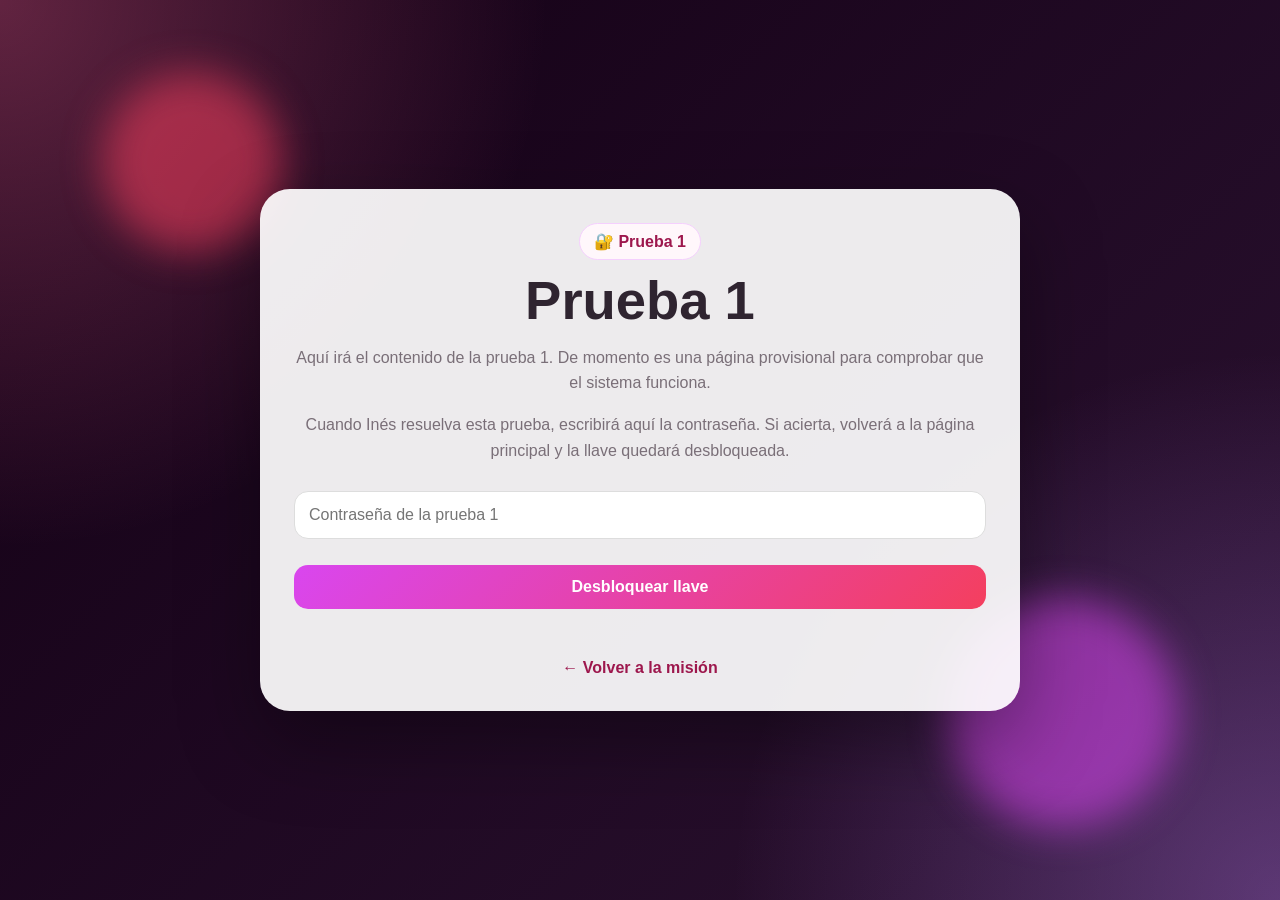
==== prueba1.html @ 78f6ffb9 "Add files via upload" ====
<!DOCTYPE html>
<html lang="es">
<head>
<meta charset="UTF-8">
<meta name="viewport" content="width=device-width, initial-scale=1.0">
<title>Prueba 1</title>
<link rel="stylesheet" href="style.css">
</head>
<body>
<div class="bg-orb orb1"></div>
<div class="bg-orb orb2"></div>
<main class="challenge-card">
    <div class="eyebrow">🔐 Prueba 1</div>
    <h1>Prueba 1</h1>
    <p>
        Aquí irá el contenido de la prueba 1. De momento es una página provisional para comprobar que el sistema funciona.
    </p>
    <p>
        Cuando Inés resuelva esta prueba, escribirá aquí la contraseña. Si acierta, volverá a la página principal y la llave quedará desbloqueada.
    </p>

    <input id="answer" placeholder="Contraseña de la prueba 1">
    <button onclick="checkChallenge(1, 'clave1')">Desbloquear llave</button>
    <div class="feedback" id="feedback"></div>

    <a class="back-link" href="index.html">← Volver a la misión</a>
</main>
<script src="challenge.js"></script>
</body>
</html>
---- style.css ----
:root{
    --bg1:#130014;
    --bg2:#2b1231;
    --card:rgba(255,255,255,.92);
    --glass:rgba(255,255,255,.12);
    --text:#2f2430;
    --muted:#7a6f78;
    --accent:#d946ef;
    --accent2:#f43f5e;
    --gold:#f8d57e;
    --ok:#16a34a;
    --locked:#d1d5db;
}
*{box-sizing:border-box}
body{
    margin:0;
    font-family: Arial, sans-serif;
    color:var(--text);
    min-height:100vh;
    background:
        radial-gradient(circle at top left, #ff6b9a55, transparent 35%),
        radial-gradient(circle at bottom right, #c084fc55, transparent 35%),
        linear-gradient(135deg,var(--bg1),var(--bg2));
    display:flex;
    justify-content:center;
    align-items:center;
    padding:25px;
    overflow-x:hidden;
}
.bg-orb{
    position:fixed;
    border-radius:50%;
    filter:blur(20px);
    opacity:.55;
    animation:float 7s ease-in-out infinite;
    pointer-events:none;
}
.orb1{width:180px;height:180px;background:#f43f5e;top:8%;left:8%}
.orb2{width:230px;height:230px;background:#d946ef;bottom:8%;right:8%;animation-delay:1.5s}
.orb3{width:130px;height:130px;background:#f8d57e;top:55%;left:4%;animation-delay:3s}
@keyframes float{0%,100%{transform:translateY(0)}50%{transform:translateY(-20px)}}
.card{
    width:100%;
    max-width:980px;
    background:var(--card);
    border:1px solid rgba(255,255,255,.65);
    border-radius:32px;
    padding:34px;
    box-shadow:0 30px 80px rgba(0,0,0,.35);
    text-align:center;
    position:relative;
    backdrop-filter:blur(14px);
}
.hero{
    padding:12px 8px 4px;
}
.eyebrow{
    display:inline-block;
    padding:8px 14px;
    border-radius:999px;
    background:#fff7fb;
    border:1px solid #f5d0fe;
    color:#9d174d;
    font-weight:bold;
    margin-bottom:12px;
}
h1{margin:0;font-size:clamp(2rem,5vw,3.4rem);line-height:1.05}
.subtitle{color:var(--muted);line-height:1.55;max-width:680px;margin:16px auto 0;font-size:1.05rem}
.countdown-panel{
    margin:26px auto 16px;
    padding:24px;
    border-radius:26px;
    background:linear-gradient(135deg,#fff,#fff7fb);
    border:1px solid #f5d0fe;
    box-shadow:0 12px 30px rgba(217,70,239,.12);
    max-width:700px;
}
.label{margin:0 0 8px;color:#9d174d;font-weight:bold;text-transform:uppercase;letter-spacing:.06em;font-size:.82rem}
.big-countdown{
    font-size:clamp(1.8rem,6vw,3.3rem);
    font-weight:900;
    margin:10px 0;
    background:linear-gradient(135deg,var(--accent),var(--accent2));
    -webkit-background-clip:text;
    color:transparent;
}
.date-label{margin:0;color:var(--muted)}
.next-box{
    margin:22px auto;
    padding:18px;
    border-radius:20px;
    background:#1f1024;
    color:white;
    max-width:560px;
    box-shadow:0 14px 35px rgba(0,0,0,.18);
}
.next-box strong{display:block;margin-bottom:8px;color:var(--gold)}
.small-countdown{font-size:1.15rem;font-weight:bold}
.progress-wrap{margin:26px 0 10px}
.progress-title{font-weight:bold;margin-bottom:12px;color:#5b214f}
.progress{
    display:flex;
    gap:12px;
    justify-content:center;
    flex-wrap:wrap;
}
.key{
    width:58px;
    height:58px;
    border-radius:20px;
    display:flex;
    align-items:center;
    justify-content:center;
    background:linear-gradient(135deg,#e5e7eb,#cbd5e1);
    color:white;
    font-size:1.5rem;
    font-weight:bold;
    box-shadow:inset 0 -5px 10px rgba(0,0,0,.12);
}
.key.done{
    background:linear-gradient(135deg,var(--accent),var(--accent2));
    box-shadow:0 12px 25px rgba(244,63,94,.28);
}
.progress-text{margin-top:10px;color:var(--muted);font-size:.95rem}
.tests{
    display:grid;
    grid-template-columns:repeat(auto-fit,minmax(250px,1fr));
    gap:18px;
    margin-top:28px;
}
.test{
    border:1px solid #f1e7f2;
    border-radius:24px;
    padding:20px;
    background:#fff;
    text-align:left;
    box-shadow:0 12px 28px rgba(0,0,0,.08);
    transition:transform .2s ease, box-shadow .2s ease;
}
.test:hover{transform:translateY(-4px);box-shadow:0 18px 36px rgba(0,0,0,.12)}
.test.locked{opacity:.62;background:#f8f8f8;filter:grayscale(.15)}
.test.done{background:linear-gradient(135deg,#fff,#fdf2f8);border-color:#f0abfc}
.test h3{margin:8px 0 10px;font-size:1.2rem}
.lock-icon{font-size:2.4rem;margin-bottom:6px}
.badge{
    display:inline-block;
    padding:5px 10px;
    border-radius:999px;
    font-size:.78rem;
    font-weight:bold;
    background:#fce7f3;
    color:#9d174d;
}
.badge.locked-badge{background:#e5e7eb;color:#4b5563}
.badge.done-badge{background:#dcfce7;color:#166534}
button,.button-link{
    cursor:pointer;
    border:0;
    border-radius:14px;
    padding:13px 16px;
    background:linear-gradient(135deg,var(--accent),var(--accent2));
    color:white;
    font-weight:bold;
    width:100%;
    text-decoration:none;
    display:block;
    text-align:center;
    margin-top:14px;
    font-size:1rem;
}
button.secondary{background:#111827}
button:disabled,.disabled-link{
    background:#ccc;
    cursor:not-allowed;
    pointer-events:none;
}
.final{
    margin-top:30px;
    padding:26px;
    border-radius:24px;
    background:linear-gradient(135deg,#fff7ed,#fff7fb);
    border:1px solid #fed7aa;
}
.final.locked{filter:grayscale(.2)}
.reveal{display:none;margin-top:18px}
.footer{margin-top:22px;color:var(--muted);font-size:.88rem}
.challenge-card{
    width:100%;
    max-width:760px;
    background:var(--card);
    border-radius:30px;
    padding:34px;
    box-shadow:0 30px 80px rgba(0,0,0,.35);
    text-align:center;
    position:relative;
}
.challenge-card p{line-height:1.6;color:var(--muted)}
input{
    width:100%;
    padding:14px;
    border-radius:14px;
    border:1px solid #ddd;
    margin:12px 0;
    font-size:1rem;
}
.feedback{min-height:24px;font-size:.95rem;margin-top:8px}
.ok{color:var(--ok);font-weight:bold}
.error{color:#dc2626;font-weight:bold}
.back-link{color:#9d174d;text-decoration:none;font-weight:bold;display:inline-block;margin-top:18px}
@media(max-width:600px){.card,.challenge-card{padding:22px;border-radius:24px}.key{width:48px;height:48px;border-radius:16px}.tests{grid-template-columns:1fr}}
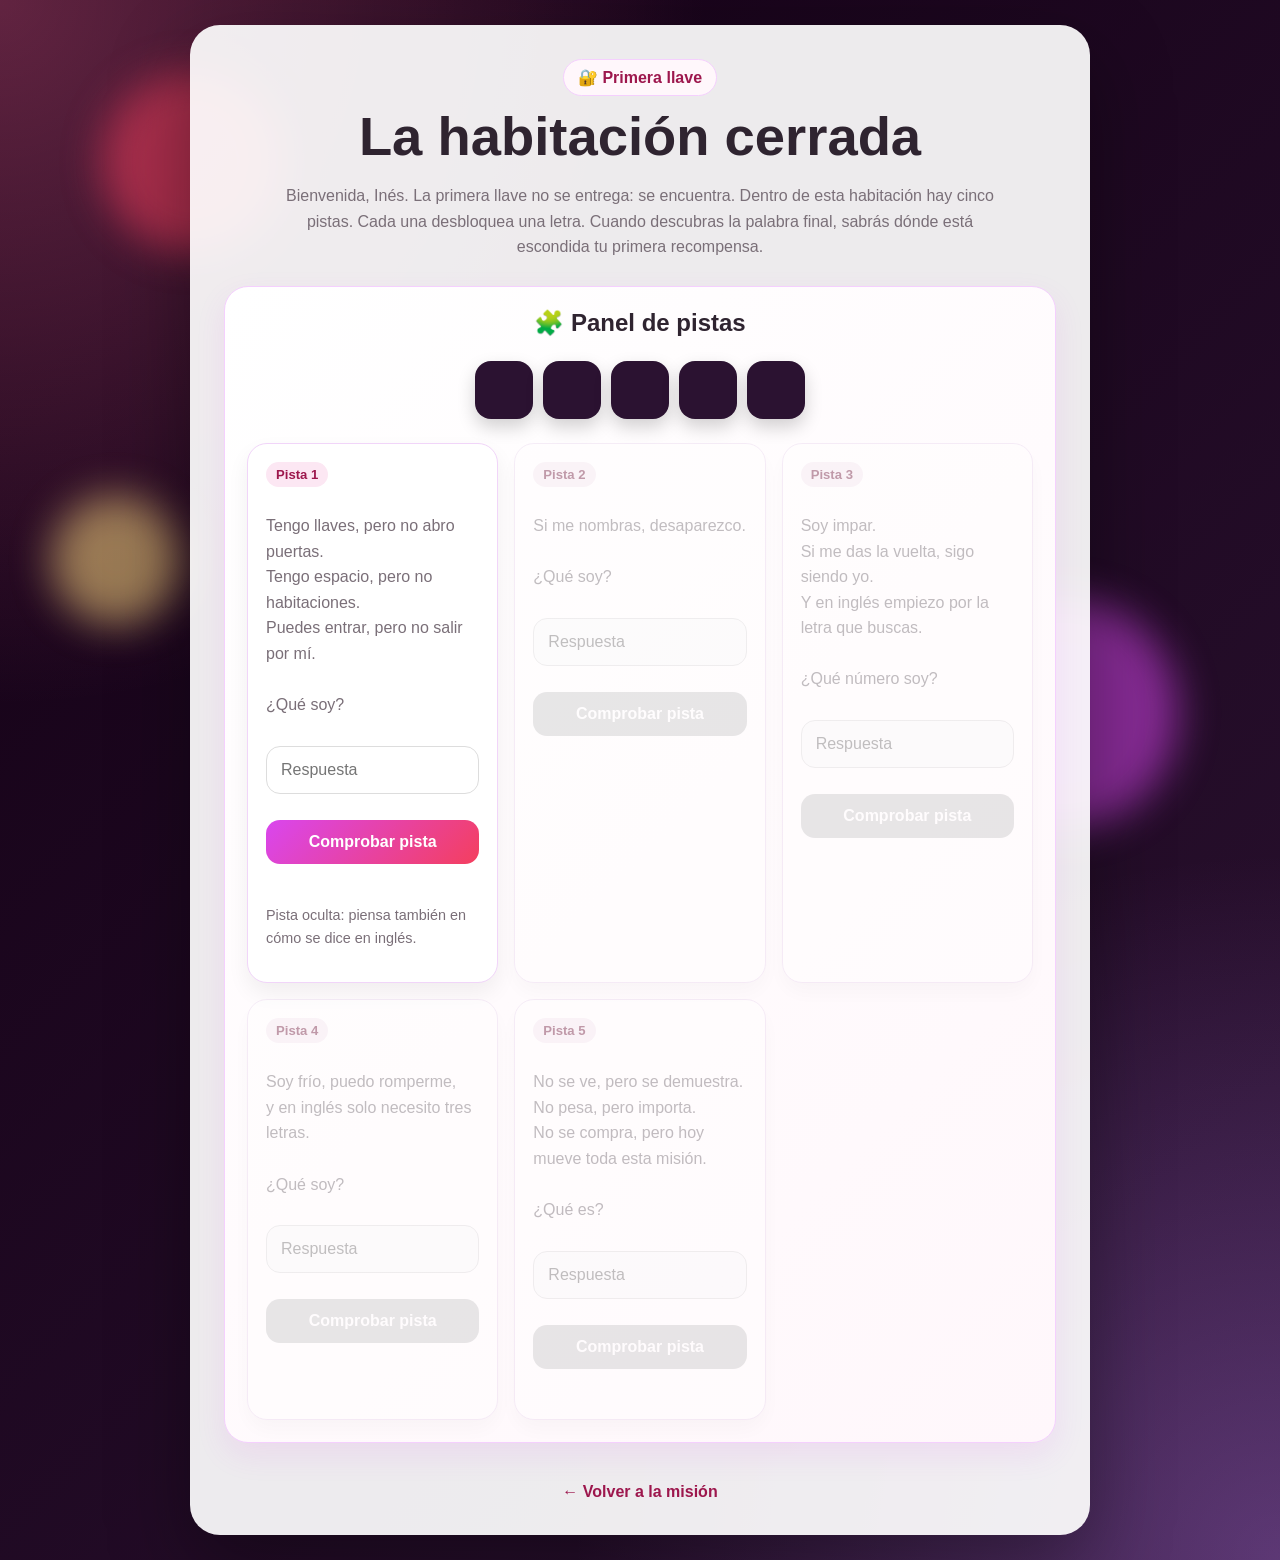
==== commit 7604d052: "Add files via upload" ====
--- a/prueba1.html
+++ b/prueba1.html
@@ -3,28 +3,385 @@
 <head>
 <meta charset="UTF-8">
 <meta name="viewport" content="width=device-width, initial-scale=1.0">
-<title>Prueba 1</title>
+<title>Primera llave</title>
 <link rel="stylesheet" href="style.css">
+<style>
+.escape-room{
+    max-width:900px;
+}
+.escape-intro{
+    color:var(--muted);
+    line-height:1.65;
+    max-width:720px;
+    margin:18px auto 26px;
+}
+.room-panel{
+    margin:22px auto;
+    padding:22px;
+    border-radius:24px;
+    background:linear-gradient(135deg,#fff,#fff7fb);
+    border:1px solid #f5d0fe;
+    box-shadow:0 12px 30px rgba(217,70,239,.10);
+    text-align:left;
+}
+.room-panel h2{
+    margin-top:0;
+    text-align:center;
+}
+.riddle-grid{
+    display:grid;
+    grid-template-columns:repeat(auto-fit,minmax(240px,1fr));
+    gap:16px;
+    margin-top:18px;
+}
+.riddle-card{
+    padding:18px;
+    border-radius:20px;
+    background:#ffffff;
+    border:1px solid #f1d5f9;
+    box-shadow:0 10px 22px rgba(0,0,0,.06);
+}
+.riddle-card.locked{
+    opacity:.45;
+    filter:grayscale(.4);
+}
+.riddle-card.solved{
+    border-color:#bbf7d0;
+    background:#f0fdf4;
+}
+.riddle-number{
+    display:inline-block;
+    padding:5px 10px;
+    border-radius:999px;
+    background:#fce7f3;
+    color:#9d174d;
+    font-weight:bold;
+    font-size:.82rem;
+    margin-bottom:10px;
+}
+.riddle-text{
+    line-height:1.55;
+    color:#3f3440;
+}
+.letter-board{
+    display:flex;
+    justify-content:center;
+    gap:10px;
+    margin:24px 0;
+    flex-wrap:wrap;
+}
+.letter-slot{
+    width:58px;
+    height:58px;
+    border-radius:16px;
+    background:#2b1231;
+    color:#f8d57e;
+    display:flex;
+    align-items:center;
+    justify-content:center;
+    font-size:1.7rem;
+    font-weight:bold;
+    box-shadow:0 8px 18px rgba(0,0,0,.18);
+}
+.letter-slot.hidden-letter{
+    color:transparent;
+}
+.mission-reveal{
+    display:none;
+    margin-top:24px;
+    padding:24px;
+    border-radius:24px;
+    background:linear-gradient(135deg,#1f1024,#3b1646);
+    color:white;
+    text-align:center;
+    border:1px solid rgba(248,213,126,.55);
+    box-shadow:0 18px 40px rgba(0,0,0,.25);
+}
+.mission-reveal h2{
+    margin-top:0;
+    color:#f8d57e;
+}
+.locker-card{
+    margin:18px auto;
+    max-width:520px;
+    padding:20px;
+    border-radius:18px;
+    background:rgba(255,255,255,.10);
+    border:1px solid rgba(255,255,255,.20);
+}
+.locker-code{
+    font-size:2.3rem;
+    letter-spacing:.18em;
+    color:#f8d57e;
+    font-weight:bold;
+    margin:12px 0;
+}
+.hint{
+    font-size:.9rem;
+    color:var(--muted);
+    margin-top:8px;
+}
+</style>
 </head>
 <body>
 <div class="bg-orb orb1"></div>
 <div class="bg-orb orb2"></div>
-<main class="challenge-card">
-    <div class="eyebrow">🔐 Prueba 1</div>
-    <h1>Prueba 1</h1>
-    <p>
-        Aquí irá el contenido de la prueba 1. De momento es una página provisional para comprobar que el sistema funciona.
+<div class="bg-orb orb3"></div>
+
+<main class="challenge-card escape-room">
+    <div class="eyebrow">🔐 Primera llave</div>
+    <h1>La habitación cerrada</h1>
+
+    <p class="escape-intro">
+        Bienvenida, Inés. La primera llave no se entrega: se encuentra.
+        Dentro de esta habitación hay cinco pistas. Cada una desbloquea una letra.
+        Cuando descubras la palabra final, sabrás dónde está escondida tu primera recompensa.
     </p>
-    <p>
-        Cuando Inés resuelva esta prueba, escribirá aquí la contraseña. Si acierta, volverá a la página principal y la llave quedará desbloqueada.
-    </p>
-
-    <input id="answer" placeholder="Contraseña de la prueba 1">
-    <button onclick="checkChallenge(1, 'clave1')">Desbloquear llave</button>
-    <div class="feedback" id="feedback"></div>
+
+    <section class="room-panel">
+        <h2>🧩 Panel de pistas</h2>
+
+        <div class="letter-board" id="letters">
+            <div class="letter-slot hidden-letter">K</div>
+            <div class="letter-slot hidden-letter">E</div>
+            <div class="letter-slot hidden-letter">N</div>
+            <div class="letter-slot hidden-letter">I</div>
+            <div class="letter-slot hidden-letter">A</div>
+        </div>
+
+        <div class="riddle-grid">
+            <div class="riddle-card" id="riddle-0">
+                <span class="riddle-number">Pista 1</span>
+                <p class="riddle-text">
+                    Tengo llaves, pero no abro puertas.<br>
+                    Tengo espacio, pero no habitaciones.<br>
+                    Puedes entrar, pero no salir por mí.<br><br>
+                    ¿Qué soy?
+                </p>
+                <input id="answer-0" placeholder="Respuesta">
+                <button onclick="checkRiddle(0)">Comprobar pista</button>
+                <div class="feedback" id="feedback-0"></div>
+                <p class="hint">Pista oculta: piensa también en cómo se dice en inglés.</p>
+            </div>
+
+            <div class="riddle-card locked" id="riddle-1">
+                <span class="riddle-number">Pista 2</span>
+                <p class="riddle-text">
+                    Si me nombras, desaparezco.<br><br>
+                    ¿Qué soy?
+                </p>
+                <input id="answer-1" placeholder="Respuesta" disabled>
+                <button onclick="checkRiddle(1)" disabled>Comprobar pista</button>
+                <div class="feedback" id="feedback-1"></div>
+            </div>
+
+            <div class="riddle-card locked" id="riddle-2">
+                <span class="riddle-number">Pista 3</span>
+                <p class="riddle-text">
+                    Soy impar.<br>
+                    Si me das la vuelta, sigo siendo yo.<br>
+                    Y en inglés empiezo por la letra que buscas.<br><br>
+                    ¿Qué número soy?
+                </p>
+                <input id="answer-2" placeholder="Respuesta" disabled>
+                <button onclick="checkRiddle(2)" disabled>Comprobar pista</button>
+                <div class="feedback" id="feedback-2"></div>
+            </div>
+
+            <div class="riddle-card locked" id="riddle-3">
+                <span class="riddle-number">Pista 4</span>
+                <p class="riddle-text">
+                    Soy frío, puedo romperme,<br>
+                    y en inglés solo necesito tres letras.<br><br>
+                    ¿Qué soy?
+                </p>
+                <input id="answer-3" placeholder="Respuesta" disabled>
+                <button onclick="checkRiddle(3)" disabled>Comprobar pista</button>
+                <div class="feedback" id="feedback-3"></div>
+            </div>
+
+            <div class="riddle-card locked" id="riddle-4">
+                <span class="riddle-number">Pista 5</span>
+                <p class="riddle-text">
+                    No se ve, pero se demuestra.<br>
+                    No pesa, pero importa.<br>
+                    No se compra, pero hoy mueve toda esta misión.<br><br>
+                    ¿Qué es?
+                </p>
+                <input id="answer-4" placeholder="Respuesta" disabled>
+                <button onclick="checkRiddle(4)" disabled>Comprobar pista</button>
+                <div class="feedback" id="feedback-4"></div>
+            </div>
+        </div>
+    </section>
+
+    <section class="room-panel" id="finalPanel" style="display:none;">
+        <h2>🔎 Palabra final</h2>
+        <p class="riddle-text" style="text-align:center;">
+            Has recuperado las cinco letras. Ahora escribe la palabra que forman.
+        </p>
+        <input id="finalWord" placeholder="Palabra final">
+        <button onclick="checkFinalWord()">Abrir la puerta</button>
+        <div class="feedback" id="finalFeedback"></div>
+    </section>
+
+    <section class="mission-reveal" id="missionReveal">
+        <h2>🔓 Misión completada</h2>
+        <p>Has encontrado el lugar donde está escondida tu primera recompensa.</p>
+
+        <div class="locker-card">
+            <p><strong>📦 Amazon Locker</strong></p>
+            <h2>KENIA</h2>
+            <p>ES Aragón Zoilo Ríos</p>
+            <p>Villarrapa</p>
+            <p>Código de recogida:</p>
+            <div class="locker-code">394685</div>
+        </div>
+
+        <p>
+            Lo que encontrarás allí es tu primera recompensa.
+            Guárdalo bien: esta aventura acaba de empezar ❤️
+        </p>
+
+        <button onclick="completeFirstKey()">🗝️ He conseguido la primera llave</button>
+        <div class="feedback" id="completeFeedback"></div>
+    </section>
 
     <a class="back-link" href="index.html">← Volver a la misión</a>
 </main>
-<script src="challenge.js"></script>
+
+<script>
+const riddles = [
+    {
+        answers:["teclado"],
+        letter:"K",
+        message:"Correcto. En inglés, teclado es KEYBOARD. Has encontrado la K."
+    },
+    {
+        answers:["silencio"],
+        letter:"E",
+        message:"Correcto. En inglés, silencio es SILENCE. La última letra es E."
+    },
+    {
+        answers:["9","nueve"],
+        letter:"N",
+        message:"Correcto. En inglés, nueve es NINE. Has encontrado la N."
+    },
+    {
+        answers:["hielo"],
+        letter:"I",
+        message:"Correcto. En inglés, hielo es ICE. Has encontrado la I."
+    },
+    {
+        answers:["amor","el amor"],
+        letter:"A",
+        message:"Correcto. La primera letra de AMOR es A."
+    }
+];
+
+function normalizeText(text){
+    return text
+        .toLowerCase()
+        .normalize("NFD")
+        .replace(/[\u0300-\u036f]/g,"")
+        .trim();
+}
+
+function getSolvedRiddles(){
+    return JSON.parse(localStorage.getItem("prueba1Riddles") || "[]");
+}
+
+function setSolvedRiddles(arr){
+    localStorage.setItem("prueba1Riddles", JSON.stringify(arr));
+}
+
+function getSolved(){
+    return JSON.parse(localStorage.getItem("solvedTests") || "[]");
+}
+
+function setSolved(arr){
+    localStorage.setItem("solvedTests", JSON.stringify(arr));
+}
+
+function checkRiddle(index){
+    const input = document.getElementById(`answer-${index}`);
+    const feedback = document.getElementById(`feedback-${index}`);
+    const value = normalizeText(input.value);
+
+    const correct = riddles[index].answers.some(answer => normalizeText(answer) === value);
+
+    if(correct){
+        const solved = getSolvedRiddles();
+        if(!solved.includes(index)) solved.push(index);
+        setSolvedRiddles(solved);
+
+        feedback.innerHTML = `<span class="ok">${riddles[index].message}</span>`;
+        setTimeout(renderState, 600);
+    } else {
+        feedback.innerHTML = `<span class="error">No es esa... vuelve a pensar ❤️</span>`;
+    }
+}
+
+function renderState(){
+    const solved = getSolvedRiddles();
+    const slots = document.querySelectorAll(".letter-slot");
+
+    riddles.forEach((riddle,index)=>{
+        const card = document.getElementById(`riddle-${index}`);
+        const input = document.getElementById(`answer-${index}`);
+        const button = card.querySelector("button");
+
+        const canOpen = index === 0 || solved.includes(index - 1);
+        const isSolved = solved.includes(index);
+
+        card.classList.toggle("locked", !canOpen);
+        card.classList.toggle("solved", isSolved);
+
+        input.disabled = !canOpen || isSolved;
+        button.disabled = !canOpen || isSolved;
+
+        if(isSolved){
+            slots[index].classList.remove("hidden-letter");
+            input.value = riddles[index].answers[0];
+            document.getElementById(`feedback-${index}`).innerHTML =
+                `<span class="ok">${riddles[index].message}</span>`;
+        }
+    });
+
+    if(solved.length === riddles.length){
+        document.getElementById("finalPanel").style.display = "block";
+    }
+}
+
+function checkFinalWord(){
+    const finalWord = normalizeText(document.getElementById("finalWord").value);
+    const feedback = document.getElementById("finalFeedback");
+
+    if(finalWord === "kenia"){
+        feedback.innerHTML = `<span class="ok">Puerta abierta. Ubicación descubierta.</span>`;
+        document.getElementById("missionReveal").style.display = "block";
+        setTimeout(()=>{
+            document.getElementById("missionReveal").scrollIntoView({behavior:"smooth"});
+        },300);
+    } else {
+        feedback.innerHTML = `<span class="error">Todavía no encaja... mira bien las letras.</span>`;
+    }
+}
+
+function completeFirstKey(){
+    const solved = getSolved();
+    if(!solved.includes(0)) solved.push(0);
+    setSolved(solved);
+
+    document.getElementById("completeFeedback").innerHTML =
+        `<span class="ok">Primera llave conseguida. Volviendo a la misión...</span>`;
+
+    setTimeout(()=>{
+        window.location.href = "index.html";
+    },1400);
+}
+
+renderState();
+</script>
 </body>
 </html>
